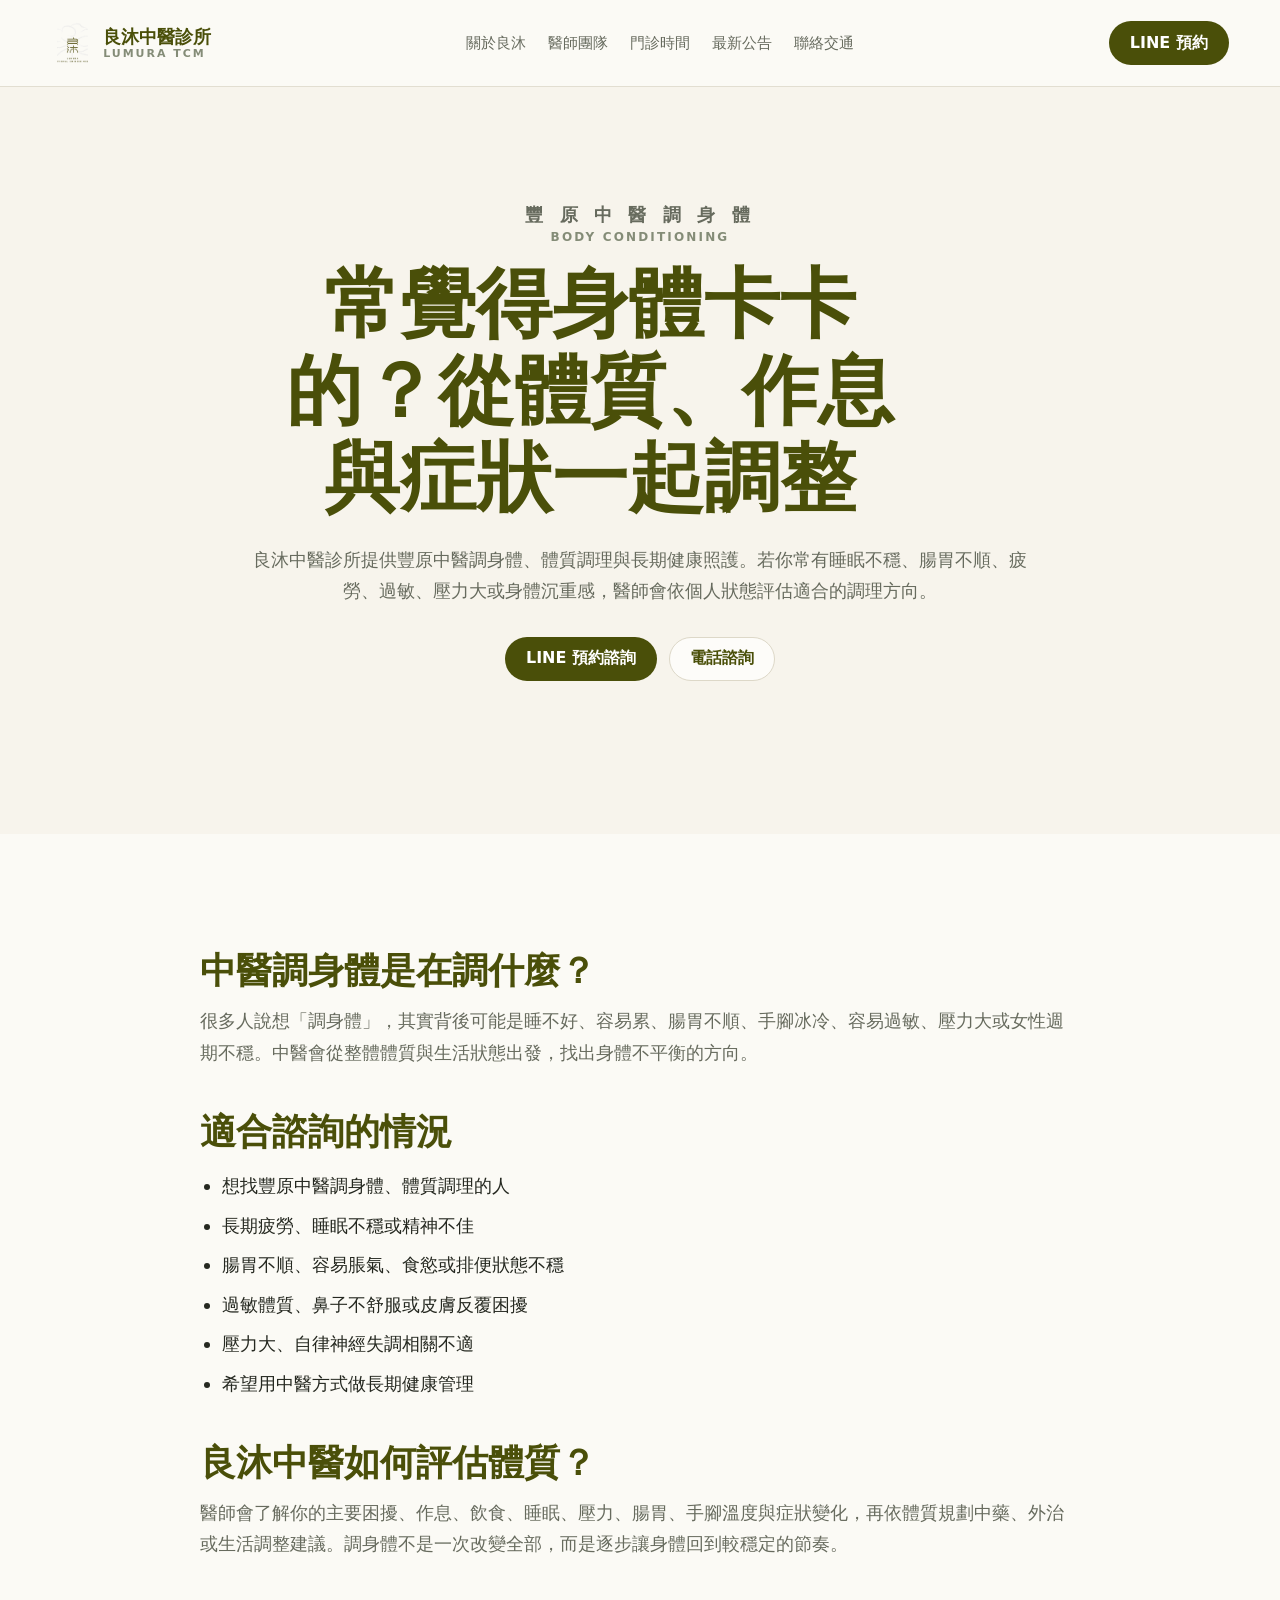
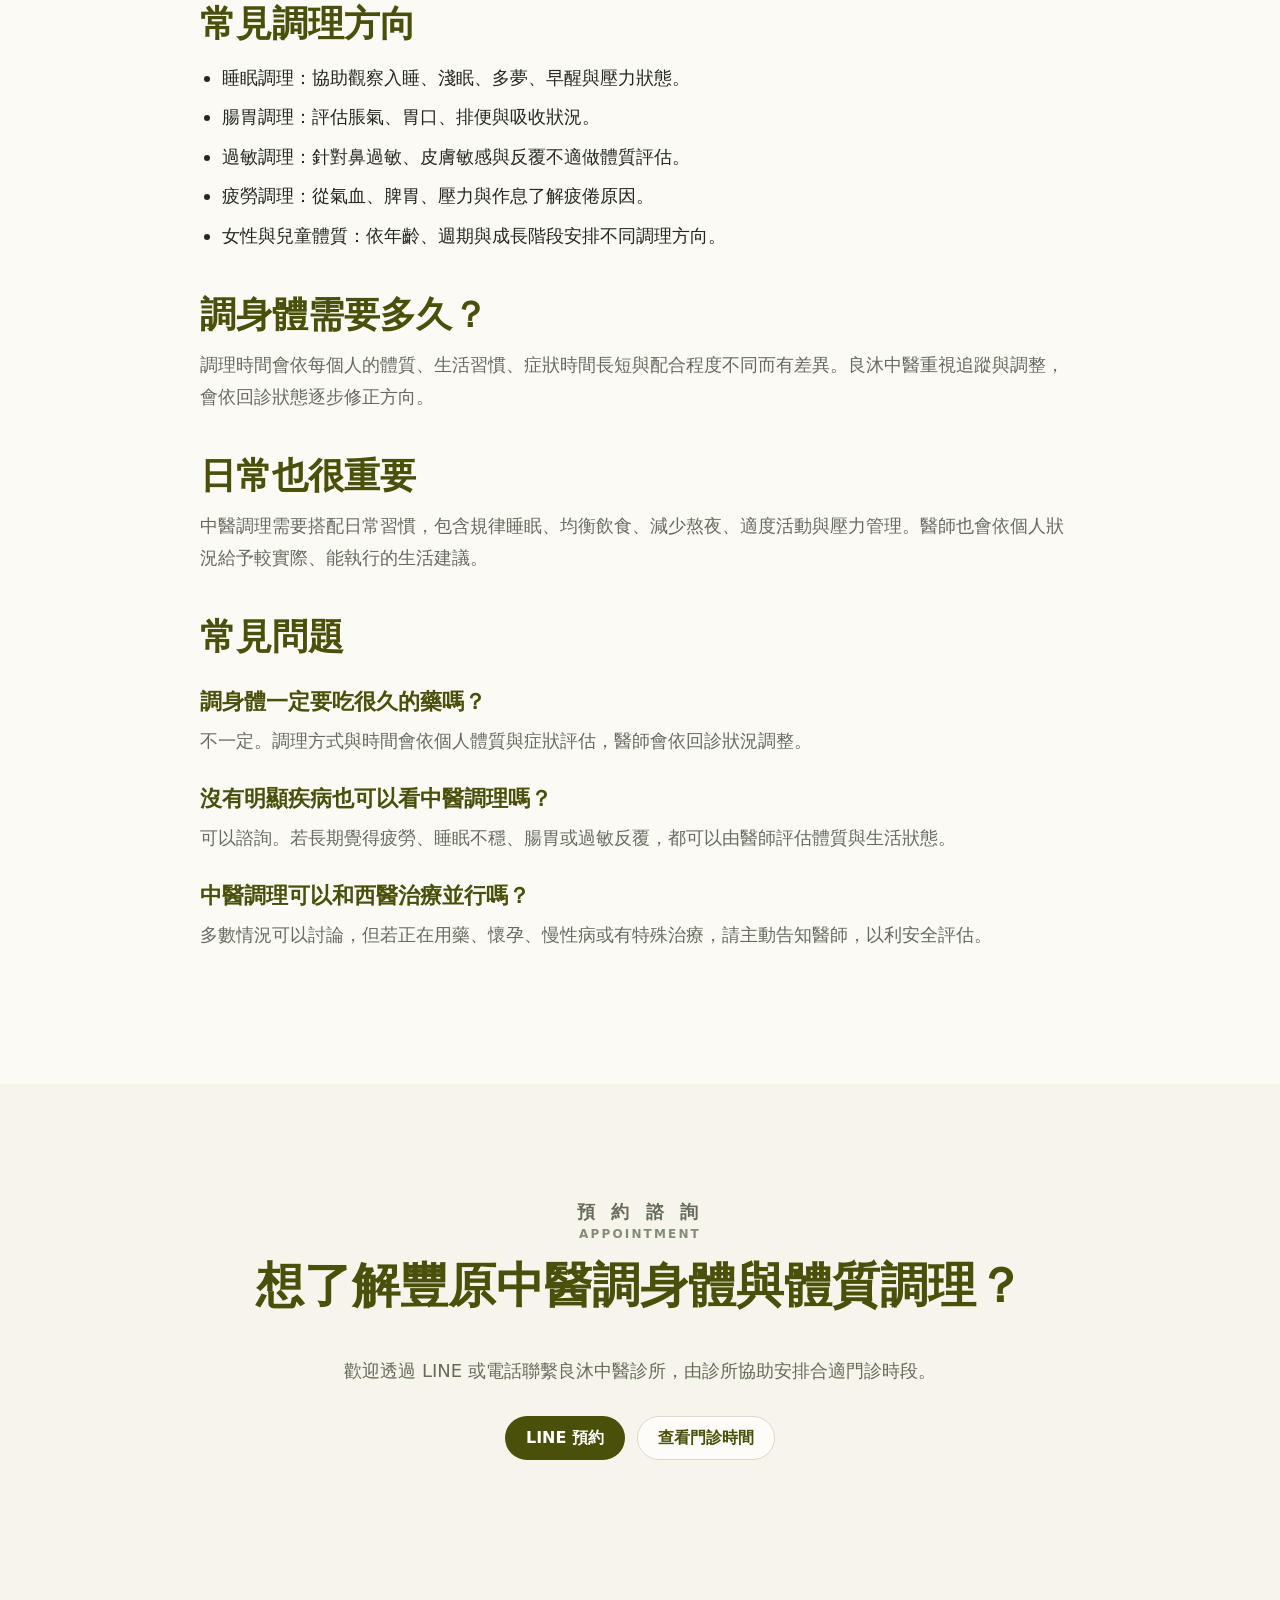
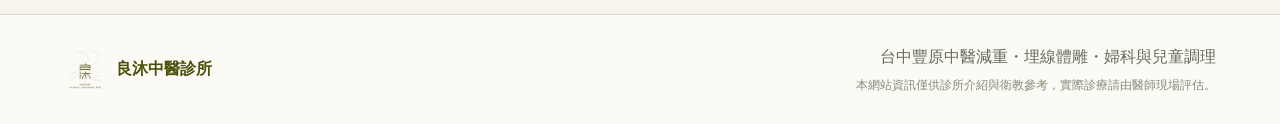
==== fengyuan-body-conditioning.html @ 4a7c496b "Add files via upload" ====
<!doctype html>
<html lang="zh-Hant">
  <head>
    <meta charset="utf-8" />
    <meta name="viewport" content="width=device-width, initial-scale=1" />
    <title>豐原中醫調身體｜良沐中醫診所｜體質調理、睡眠腸胃與過敏照護</title>
    <meta
      name="description"
      content="良沐中醫診所位於台中豐原，提供中醫調身體、體質調理、睡眠、腸胃、疲勞、過敏與壓力相關不適諮詢。依個人體質與生活狀態，由醫師規劃適合的調理方向。"
    />
    <link rel="stylesheet" href="./styles.css" />
  </head>
  <body>
    <header class="site-header">
      <a class="brand" href="./index.html" aria-label="良沐中醫診所首頁">
        <img src="./assets/lumura-logo-mark.png" alt="" />
        <span>
          <strong>良沐中醫診所</strong>
          <small>Lumura TCM</small>
        </span>
      </a>
      <nav class="site-nav" aria-label="主要導覽">
        <a href="./index.html#about">關於良沐</a>
        <a href="./index.html#doctors">醫師團隊</a>
        <a href="./index.html#schedule">門診時間</a>
        <a href="./index.html#news">最新公告</a>
        <a href="./index.html#contact">聯絡交通</a>
      </nav>
      <a class="header-cta" href="https://lin.ee/zBTqby3" target="_blank" rel="noreferrer">LINE 預約</a>
    </header>

    <main>
      <section class="section-band service-hero">
        <div class="section-heading centered">
          <p class="section-label">豐 原 中 醫 調 身 體 <span>Body Conditioning</span></p>
          <h1>常覺得身體卡卡的？從體質、作息與症狀一起調整</h1>
          <p>
            良沐中醫診所提供豐原中醫調身體、體質調理與長期健康照護。若你常有睡眠不穩、腸胃不順、疲勞、過敏、壓力大或身體沉重感，醫師會依個人狀態評估適合的調理方向。
          </p>
          <div class="hero-actions">
            <a class="button primary" href="https://lin.ee/zBTqby3" target="_blank" rel="noreferrer">LINE 預約諮詢</a>
            <a class="button secondary" href="tel:+886425298898">電話諮詢</a>
          </div>
        </div>
      </section>

      <section class="section">
        <div class="article-body">
          <h2>中醫調身體是在調什麼？</h2>
          <p>
            很多人說想「調身體」，其實背後可能是睡不好、容易累、腸胃不順、手腳冰冷、容易過敏、壓力大或女性週期不穩。中醫會從整體體質與生活狀態出發，找出身體不平衡的方向。
          </p>

          <h2>適合諮詢的情況</h2>
          <ul>
            <li>想找豐原中醫調身體、體質調理的人</li>
            <li>長期疲勞、睡眠不穩或精神不佳</li>
            <li>腸胃不順、容易脹氣、食慾或排便狀態不穩</li>
            <li>過敏體質、鼻子不舒服或皮膚反覆困擾</li>
            <li>壓力大、自律神經失調相關不適</li>
            <li>希望用中醫方式做長期健康管理</li>
          </ul>

          <h2>良沐中醫如何評估體質？</h2>
          <p>
            醫師會了解你的主要困擾、作息、飲食、睡眠、壓力、腸胃、手腳溫度與症狀變化，再依體質規劃中藥、外治或生活調整建議。調身體不是一次改變全部，而是逐步讓身體回到較穩定的節奏。
          </p>

          <h2>常見調理方向</h2>
          <ul>
            <li>睡眠調理：協助觀察入睡、淺眠、多夢、早醒與壓力狀態。</li>
            <li>腸胃調理：評估脹氣、胃口、排便與吸收狀況。</li>
            <li>過敏調理：針對鼻過敏、皮膚敏感與反覆不適做體質評估。</li>
            <li>疲勞調理：從氣血、脾胃、壓力與作息了解疲倦原因。</li>
            <li>女性與兒童體質：依年齡、週期與成長階段安排不同調理方向。</li>
          </ul>

          <h2>調身體需要多久？</h2>
          <p>
            調理時間會依每個人的體質、生活習慣、症狀時間長短與配合程度不同而有差異。良沐中醫重視追蹤與調整，會依回診狀態逐步修正方向。
          </p>

          <h2>日常也很重要</h2>
          <p>
            中醫調理需要搭配日常習慣，包含規律睡眠、均衡飲食、減少熬夜、適度活動與壓力管理。醫師也會依個人狀況給予較實際、能執行的生活建議。
          </p>

          <h2>常見問題</h2>
          <h3>調身體一定要吃很久的藥嗎？</h3>
          <p>不一定。調理方式與時間會依個人體質與症狀評估，醫師會依回診狀況調整。</p>

          <h3>沒有明顯疾病也可以看中醫調理嗎？</h3>
          <p>可以諮詢。若長期覺得疲勞、睡眠不穩、腸胃或過敏反覆，都可以由醫師評估體質與生活狀態。</p>

          <h3>中醫調理可以和西醫治療並行嗎？</h3>
          <p>多數情況可以討論，但若正在用藥、懷孕、慢性病或有特殊治療，請主動告知醫師，以利安全評估。</p>
        </div>
      </section>

      <section class="section-band">
        <div class="section-heading centered">
          <p class="section-label">預 約 諮 詢 <span>Appointment</span></p>
          <h2>想了解豐原中醫調身體與體質調理？</h2>
          <p>歡迎透過 LINE 或電話聯繫良沐中醫診所，由診所協助安排合適門診時段。</p>
          <div class="hero-actions">
            <a class="button primary" href="https://lin.ee/zBTqby3" target="_blank" rel="noreferrer">LINE 預約</a>
            <a class="button secondary" href="./index.html#schedule">查看門診時間</a>
          </div>
        </div>
      </section>
    </main>

    <footer class="site-footer">
      <div class="footer-brand">
        <img src="./assets/lumura-logo-mark.png" alt="" />
        <span>良沐中醫診所</span>
      </div>
      <div class="footer-copy">
        <p>台中豐原中醫減重・埋線體雕・婦科與兒童調理</p>
        <small>本網站資訊僅供診所介紹與衛教參考，實際診療請由醫師現場評估。</small>
      </div>
    </footer>
  </body>
</html>
---- styles.css ----
:root {
  --ink: #252820;
  --muted: #676b5e;
  --olive: #63670a;
  --olive-deep: #4a4f09;
  --sage: #848c77;
  --warm: #f7f4ec;
  --cream: #fbfaf5;
  --line: #ddd8c8;
  --wood: #d9c6a3;
  --white: #ffffff;
  --shadow: 0 20px 50px rgba(65, 62, 45, 0.14);
  color-scheme: light;
}

* {
  box-sizing: border-box;
}

html {
  scroll-behavior: smooth;
}

body {
  margin: 0;
  color: var(--ink);
  background: var(--cream);
  font-family: "Noto Sans TC", "PingFang TC", "Microsoft JhengHei", system-ui, sans-serif;
  line-height: 1.75;
}

img {
  display: block;
  max-width: 100%;
}

a {
  color: inherit;
  text-decoration: none;
}

.site-header {
  position: sticky;
  top: 0;
  z-index: 20;
  display: grid;
  grid-template-columns: auto 1fr auto;
  gap: 28px;
  align-items: center;
  padding: 16px clamp(18px, 4vw, 56px);
  border-bottom: 1px solid rgba(221, 216, 200, 0.8);
  background: rgba(251, 250, 245, 0.9);
  backdrop-filter: blur(18px);
}

.brand {
  display: inline-flex;
  gap: 10px;
  align-items: center;
  width: auto;
  min-height: 54px;
  min-width: 0;
}

.brand img {
  width: 42px;
  height: 42px;
  object-fit: contain;
}

.brand span {
  display: grid;
  gap: 1px;
  min-width: 0;
}

.brand strong {
  color: var(--olive-deep);
  font-size: 18px;
  line-height: 1.2;
  white-space: nowrap;
}

.brand small {
  color: var(--sage);
  font-size: 11px;
  font-weight: 800;
  letter-spacing: 0.18em;
  line-height: 1.1;
  text-transform: uppercase;
}

.site-nav {
  display: flex;
  justify-content: center;
  gap: 22px;
  color: var(--muted);
  font-size: 15px;
}

.site-nav a {
  padding: 8px 0;
}

.site-nav a:hover {
  color: var(--olive-deep);
}

.header-cta,
.button {
  display: inline-flex;
  min-height: 44px;
  align-items: center;
  justify-content: center;
  border: 1px solid transparent;
  border-radius: 999px;
  padding: 10px 20px;
  font-weight: 700;
  line-height: 1.3;
  white-space: nowrap;
}

.header-cta,
.button.primary {
  color: var(--white);
  background: var(--olive-deep);
}

.button.secondary {
  color: var(--olive-deep);
  border-color: var(--line);
  background: rgba(255, 255, 255, 0.72);
}

.nav-toggle {
  display: none;
}

.section,
.section-band {
  padding: clamp(72px, 9vw, 124px) clamp(18px, 5vw, 72px);
}

.section-band {
  background: var(--warm);
}

.hero {
  position: relative;
  display: grid;
  grid-template-columns: 1fr;
  gap: clamp(30px, 5vw, 54px);
  align-items: start;
  min-height: calc(100vh - 78px);
  padding-top: clamp(56px, 7vw, 86px);
  overflow: hidden;
}

.hero::after {
  position: absolute;
  right: -8vw;
  bottom: -26vw;
  width: 58vw;
  height: 58vw;
  border: 1px solid rgba(132, 140, 119, 0.22);
  border-radius: 50%;
  content: "";
}

.hero-copy,
.hero-media {
  position: relative;
  z-index: 1;
}

.hero-copy {
  max-width: 960px;
  margin: 0 auto;
  text-align: center;
}

.hero-watermark {
  position: absolute;
  top: clamp(-36px, -4vw, -18px);
  left: 50%;
  z-index: -1;
  width: min(620px, 88vw);
  opacity: 0.18;
  transform: translateX(-50%);
  pointer-events: none;
}

.brand-line {
  display: inline-flex;
  gap: 10px;
  align-items: center;
  margin-bottom: 20px;
  padding: 8px 14px 8px 10px;
  border: 1px solid rgba(221, 216, 200, 0.88);
  border-radius: 999px;
  color: var(--olive-deep);
  background: rgba(255, 255, 255, 0.58);
}

.brand-line img {
  width: 30px;
  height: 30px;
  object-fit: contain;
}

.brand-line span {
  font-size: 15px;
  font-weight: 800;
  letter-spacing: 0.08em;
}

.eyebrow {
  margin: 0 0 12px;
  color: var(--olive);
  font-size: 13px;
  font-weight: 800;
  letter-spacing: 0.08em;
  text-transform: uppercase;
}

.section-label {
  display: inline-grid;
  gap: 2px;
  margin: 0 0 14px;
  color: var(--olive-deep);
  font-size: 16px;
  font-weight: 900;
  letter-spacing: 0.28em;
  line-height: 1.35;
}

.section-label span {
  color: var(--sage);
  font-size: 12px;
  font-weight: 800;
  letter-spacing: 0.18em;
  text-transform: uppercase;
}

h1,
h2,
h3,
p {
  margin-top: 0;
}

h1 {
  max-width: 680px;
  margin-bottom: 22px;
  color: var(--olive-deep);
  font-size: clamp(44px, 6vw, 76px);
  line-height: 1.15;
  letter-spacing: 0;
}

h2 {
  color: var(--olive-deep);
  font-size: clamp(30px, 4vw, 48px);
  line-height: 1.22;
  letter-spacing: 0;
}

h3 {
  color: var(--ink);
  font-size: 24px;
  line-height: 1.35;
  letter-spacing: 0;
}

.hero-lead {
  max-width: 620px;
  margin-right: auto;
  margin-left: auto;
  color: var(--muted);
  font-size: 19px;
}

.hero-actions,
.contact-actions {
  display: flex;
  flex-wrap: wrap;
  gap: 12px;
  margin: 30px 0;
}

.hero-actions {
  justify-content: center;
}

.trust-points {
  display: grid;
  grid-template-columns: repeat(3, minmax(0, 1fr));
  gap: 10px;
  margin: 34px 0 0;
}

.trust-points div {
  padding: 16px;
  border-top: 1px solid var(--line);
}

.trust-points dt {
  color: var(--olive);
  font-size: 13px;
  font-weight: 800;
}

.trust-points dd {
  margin: 4px 0 0;
  color: var(--ink);
  font-size: 15px;
}

.quick-links {
  display: grid;
  grid-template-columns: repeat(4, minmax(0, 1fr));
  border-top: 1px solid var(--line);
  border-bottom: 1px solid var(--line);
  background: var(--white);
}

.quick-links a {
  display: grid;
  gap: 4px;
  min-height: 94px;
  align-content: center;
  padding: 18px clamp(16px, 3vw, 34px);
  border-right: 1px solid var(--line);
}

.quick-links a:last-child {
  border-right: 0;
}

.quick-links span {
  color: var(--olive-deep);
  font-size: 18px;
  font-weight: 900;
}

.quick-links strong {
  color: var(--sage);
  font-size: 12px;
  letter-spacing: 0.18em;
  text-transform: uppercase;
}

.hero-media {
  display: grid;
  grid-template-columns: repeat(2, minmax(0, 1fr));
  width: min(1120px, 100%);
  margin: 0 auto;
  gap: 0;
  align-items: stretch;
  overflow: hidden;
  border: 1px solid rgba(221, 216, 200, 0.95);
  border-radius: 8px;
  background: linear-gradient(135deg, #eef1f6 0%, #f7f4ec 100%);
  box-shadow: var(--shadow);
}

.hero-media figure {
  margin: 0;
  position: relative;
  overflow: hidden;
  border: 0;
  border-radius: 0;
  background: #edf0f6;
  box-shadow: none;
}

.hero-media figure + figure {
  border-left: 1px solid rgba(221, 216, 200, 0.9);
}

.hero-media figure:nth-child(2) {
  transform: none;
}

.hero-media img {
  width: 100%;
  height: clamp(520px, 58vw, 760px);
  object-fit: cover;
  object-position: center 16%;
}

.section-heading {
  max-width: 780px;
  margin-bottom: 38px;
}

.section-heading.centered {
  margin-inline: auto;
  text-align: center;
}

.section-heading p:not(.eyebrow) {
  color: var(--muted);
  font-size: 18px;
}

.intro-grid {
  display: grid;
  grid-template-columns: minmax(280px, 0.72fr) minmax(420px, 1fr);
  gap: clamp(28px, 5vw, 70px);
  align-items: center;
}

.intro-text {
  color: var(--muted);
  font-size: 18px;
}

.clinic-photo {
  width: 100%;
  min-height: 360px;
  max-height: 560px;
  border-radius: 8px;
  object-fit: cover;
  box-shadow: var(--shadow);
}

.clinic-showcase {
  display: grid;
  grid-template-columns: 1.35fr 0.85fr 0.85fr;
  gap: 18px;
}

.clinic-showcase article {
  overflow: hidden;
  border: 1px solid var(--line);
  border-radius: 8px;
  background: var(--white);
  box-shadow: 0 14px 34px rgba(65, 62, 45, 0.08);
}

.clinic-showcase img {
  width: 100%;
  height: 260px;
  object-fit: cover;
}

.clinic-showcase article:first-child img {
  height: 360px;
}

.clinic-showcase div {
  padding: 22px;
}

.clinic-showcase h3 {
  margin-bottom: 8px;
}

.clinic-showcase p {
  margin: 0;
  color: var(--muted);
}

.service-menu {
  display: flex;
  flex-wrap: wrap;
  justify-content: center;
  gap: 10px;
  max-width: 920px;
  margin: -12px auto 34px;
}

.service-menu a {
  display: inline-flex;
  min-height: 42px;
  align-items: center;
  border: 1px solid var(--line);
  border-radius: 999px;
  padding: 8px 16px;
  color: var(--olive-deep);
  font-size: 15px;
  font-weight: 800;
  background: rgba(255, 255, 255, 0.72);
}

.service-grid {
  display: grid;
  grid-template-columns: repeat(3, minmax(0, 1fr));
  gap: 18px;
}

.service-card.featured {
  grid-column: span 1;
}

.service-card,
.article-grid article {
  border: 1px solid var(--line);
  border-radius: 8px;
  padding: clamp(22px, 3vw, 34px);
  background: rgba(255, 255, 255, 0.82);
}

.service-card.featured {
  background: var(--white);
  box-shadow: var(--shadow);
}

.service-kicker,
.doctor-role,
.article-grid p {
  display: block;
  margin-bottom: 12px;
  color: var(--olive);
  font-size: 14px;
  font-weight: 800;
}

.service-card p {
  color: var(--muted);
}

.service-card ul {
  margin: 22px 0 0;
  padding-left: 20px;
  color: var(--ink);
}

.process-grid,
.news-grid {
  display: grid;
  grid-template-columns: repeat(3, minmax(0, 1fr));
  gap: 18px;
}

.process-grid article,
.news-grid article {
  border: 1px solid var(--line);
  border-radius: 8px;
  padding: clamp(22px, 3vw, 34px);
  background: rgba(255, 255, 255, 0.82);
}

.process-grid span {
  display: inline-flex;
  width: 42px;
  height: 42px;
  align-items: center;
  justify-content: center;
  margin-bottom: 18px;
  border-radius: 50%;
  color: var(--white);
  font-weight: 900;
  background: var(--olive-deep);
}

.process-grid p,
.news-grid p {
  color: var(--muted);
}

.news-list {
  display: grid;
  gap: 6px;
  margin: 16px 0 0;
  padding: 16px 0 0;
  border-top: 1px solid var(--line);
  color: var(--ink);
  list-style: none;
}

.news-list li {
  position: relative;
  padding-left: 16px;
}

.news-list li::before {
  position: absolute;
  top: 0.8em;
  left: 0;
  width: 5px;
  height: 5px;
  border-radius: 50%;
  background: var(--olive);
  content: "";
}

.news-grid {
  grid-template-columns: repeat(2, minmax(0, 1fr));
}

.news-grid time {
  display: block;
  margin-bottom: 10px;
  color: var(--olive);
  font-size: 14px;
  font-weight: 900;
}

.doctor-grid {
  display: grid;
  grid-template-columns: repeat(2, minmax(0, 1fr));
  gap: 24px;
}

.doctor-card {
  display: grid;
  grid-template-columns: minmax(200px, 0.92fr) minmax(220px, 1fr);
  gap: 0;
  overflow: hidden;
  border: 1px solid var(--line);
  border-radius: 8px;
  background: var(--white);
  box-shadow: 0 14px 34px rgba(65, 62, 45, 0.08);
}

.doctor-card img {
  width: 100%;
  height: 100%;
  min-height: 430px;
  object-fit: cover;
  object-position: 68% 50%;
}

.doctor-content {
  display: flex;
  flex-direction: column;
  justify-content: center;
  padding: 30px;
}

.doctor-content p:last-child {
  color: var(--muted);
}

.schedule-wrap {
  overflow-x: auto;
  border: 1px solid var(--line);
  border-radius: 8px;
  background: var(--white);
  box-shadow: var(--shadow);
}

.schedule-table {
  width: 100%;
  min-width: 860px;
  border-collapse: collapse;
  text-align: center;
}

.schedule-table th,
.schedule-table td {
  min-width: 96px;
  height: 94px;
  border: 1px solid var(--line);
  padding: 12px;
  font-weight: 800;
}

.schedule-table thead th {
  height: 62px;
  color: var(--white);
  background: #6b604c;
}

.schedule-table thead th:first-child {
  color: var(--ink);
  background: var(--white);
}

.schedule-table tbody th {
  width: 180px;
  color: var(--ink);
  background: #eef0e6;
}

.schedule-table tbody th span {
  display: block;
  color: var(--olive);
  font-size: 15px;
}

.schedule-table td {
  color: #1e315d;
  font-size: 18px;
  background: var(--white);
}

.schedule-table td:empty::after {
  color: var(--sage);
  content: " ";
}

.schedule-table .closed {
  color: var(--ink);
  font-size: 30px;
  letter-spacing: 0;
  writing-mode: vertical-rl;
}

.article-grid {
  display: grid;
  grid-template-columns: repeat(4, minmax(0, 1fr));
  gap: 16px;
}

.article-grid article {
  min-height: 180px;
}

.article-grid h3 {
  margin-bottom: 0;
}

.article-body {
  max-width: 880px;
  margin: 0 auto;
  color: var(--muted);
  font-size: 18px;
}

.article-body h2 {
  margin-top: 42px;
  margin-bottom: 12px;
  font-size: clamp(26px, 3vw, 36px);
}

.article-body h2:first-child {
  margin-top: 0;
}

.article-body h3 {
  margin-top: 28px;
  margin-bottom: 8px;
  color: var(--olive-deep);
  font-size: 22px;
}

.article-body ul {
  display: grid;
  gap: 8px;
  margin: 16px 0 0;
  padding-left: 22px;
  color: var(--ink);
}

.article-body a {
  color: var(--olive-deep);
  font-weight: 800;
  text-decoration: underline;
  text-underline-offset: 4px;
}

.contact-grid {
  display: grid;
  grid-template-columns: minmax(300px, 0.7fr) minmax(420px, 1fr);
  gap: clamp(26px, 5vw, 70px);
  align-items: stretch;
}

.contact-lead {
  max-width: 540px;
  color: var(--muted);
  font-size: 18px;
}

address {
  margin-top: 28px;
  color: var(--muted);
  font-style: normal;
}

address a,
.social-links a {
  color: var(--olive-deep);
  font-weight: 800;
  text-decoration: underline;
  text-underline-offset: 4px;
}

.social-links {
  display: flex;
  flex-wrap: wrap;
  gap: 18px;
  margin-top: 22px;
}

iframe {
  width: 100%;
  min-height: 420px;
  border: 0;
  border-radius: 8px;
  background: var(--white);
  box-shadow: var(--shadow);
}

.site-footer {
  display: grid;
  grid-template-columns: auto 1fr;
  gap: 18px;
  align-items: center;
  padding: 28px clamp(18px, 5vw, 72px);
  color: var(--muted);
  border-top: 1px solid var(--line);
  background: var(--cream);
}

.footer-brand {
  display: inline-flex;
  gap: 10px;
  align-items: center;
  color: var(--olive-deep);
  font-weight: 800;
}

.footer-brand img {
  width: 42px;
  height: 42px;
  object-fit: contain;
}

.footer-copy {
  justify-self: end;
  text-align: right;
}

.footer-copy p {
  margin: 0;
}

.footer-copy small {
  display: block;
  margin-top: 4px;
  color: var(--sage);
  font-size: 12px;
}

.mobile-line {
  display: none;
}

@media (max-width: 1080px) {
  .site-header {
    grid-template-columns: auto auto;
  }

  .site-nav,
  .header-cta {
    display: none;
  }

  .nav-toggle {
    display: inline-grid;
    width: 44px;
    height: 44px;
    place-items: center;
    justify-self: end;
    border: 1px solid var(--line);
    border-radius: 50%;
    background: var(--white);
  }

  .nav-toggle span {
    display: block;
    width: 18px;
    height: 2px;
    background: var(--olive-deep);
  }

  .site-header.is-open {
    grid-template-columns: 1fr auto;
  }

  .site-header.is-open .site-nav {
    display: grid;
    grid-column: 1 / -1;
    justify-content: stretch;
    gap: 6px;
    padding-top: 10px;
  }

  .hero,
  .intro-grid,
  .contact-grid {
    grid-template-columns: 1fr;
  }

  .quick-links,
  .clinic-showcase {
    grid-template-columns: repeat(2, minmax(0, 1fr));
  }

  .service-grid,
  .process-grid,
  .news-grid,
  .article-grid {
    grid-template-columns: repeat(2, minmax(0, 1fr));
  }

  .doctor-card {
    grid-template-columns: 1fr;
  }
}

@media (max-width: 760px) {
  body {
    padding-bottom: 72px;
  }

  .brand {
    min-height: 48px;
  }

  .brand img {
    width: 38px;
    height: 38px;
  }

  .brand strong {
    font-size: 16px;
  }

  .brand small {
    font-size: 10px;
    letter-spacing: 0.12em;
  }

  .hero {
    min-height: auto;
  }

  .hero-media {
    gap: 0;
  }

  .hero-media img {
    height: 420px;
  }

  .trust-points,
  .quick-links,
  .clinic-showcase,
  .service-grid,
  .process-grid,
  .news-grid,
  .doctor-grid,
  .article-grid {
    grid-template-columns: 1fr;
  }

  .doctor-card img {
    min-height: 420px;
  }

  .mobile-line {
    position: fixed;
    right: 16px;
    bottom: 16px;
    left: 16px;
    z-index: 30;
    display: flex;
    min-height: 52px;
    align-items: center;
    justify-content: center;
    border-radius: 999px;
    color: var(--white);
    font-weight: 800;
    background: var(--olive-deep);
    box-shadow: 0 12px 34px rgba(45, 48, 22, 0.22);
  }

  .site-footer {
    grid-template-columns: 1fr;
  }

  .footer-copy {
    justify-self: start;
    text-align: left;
  }
}

@media (max-width: 480px) {
  .section,
  .section-band {
    padding-inline: 16px;
  }

  .hero-media img {
    height: 330px;
  }

  .button {
    width: 100%;
  }

  .clinic-photo,
  iframe {
    min-height: 300px;
  }
}
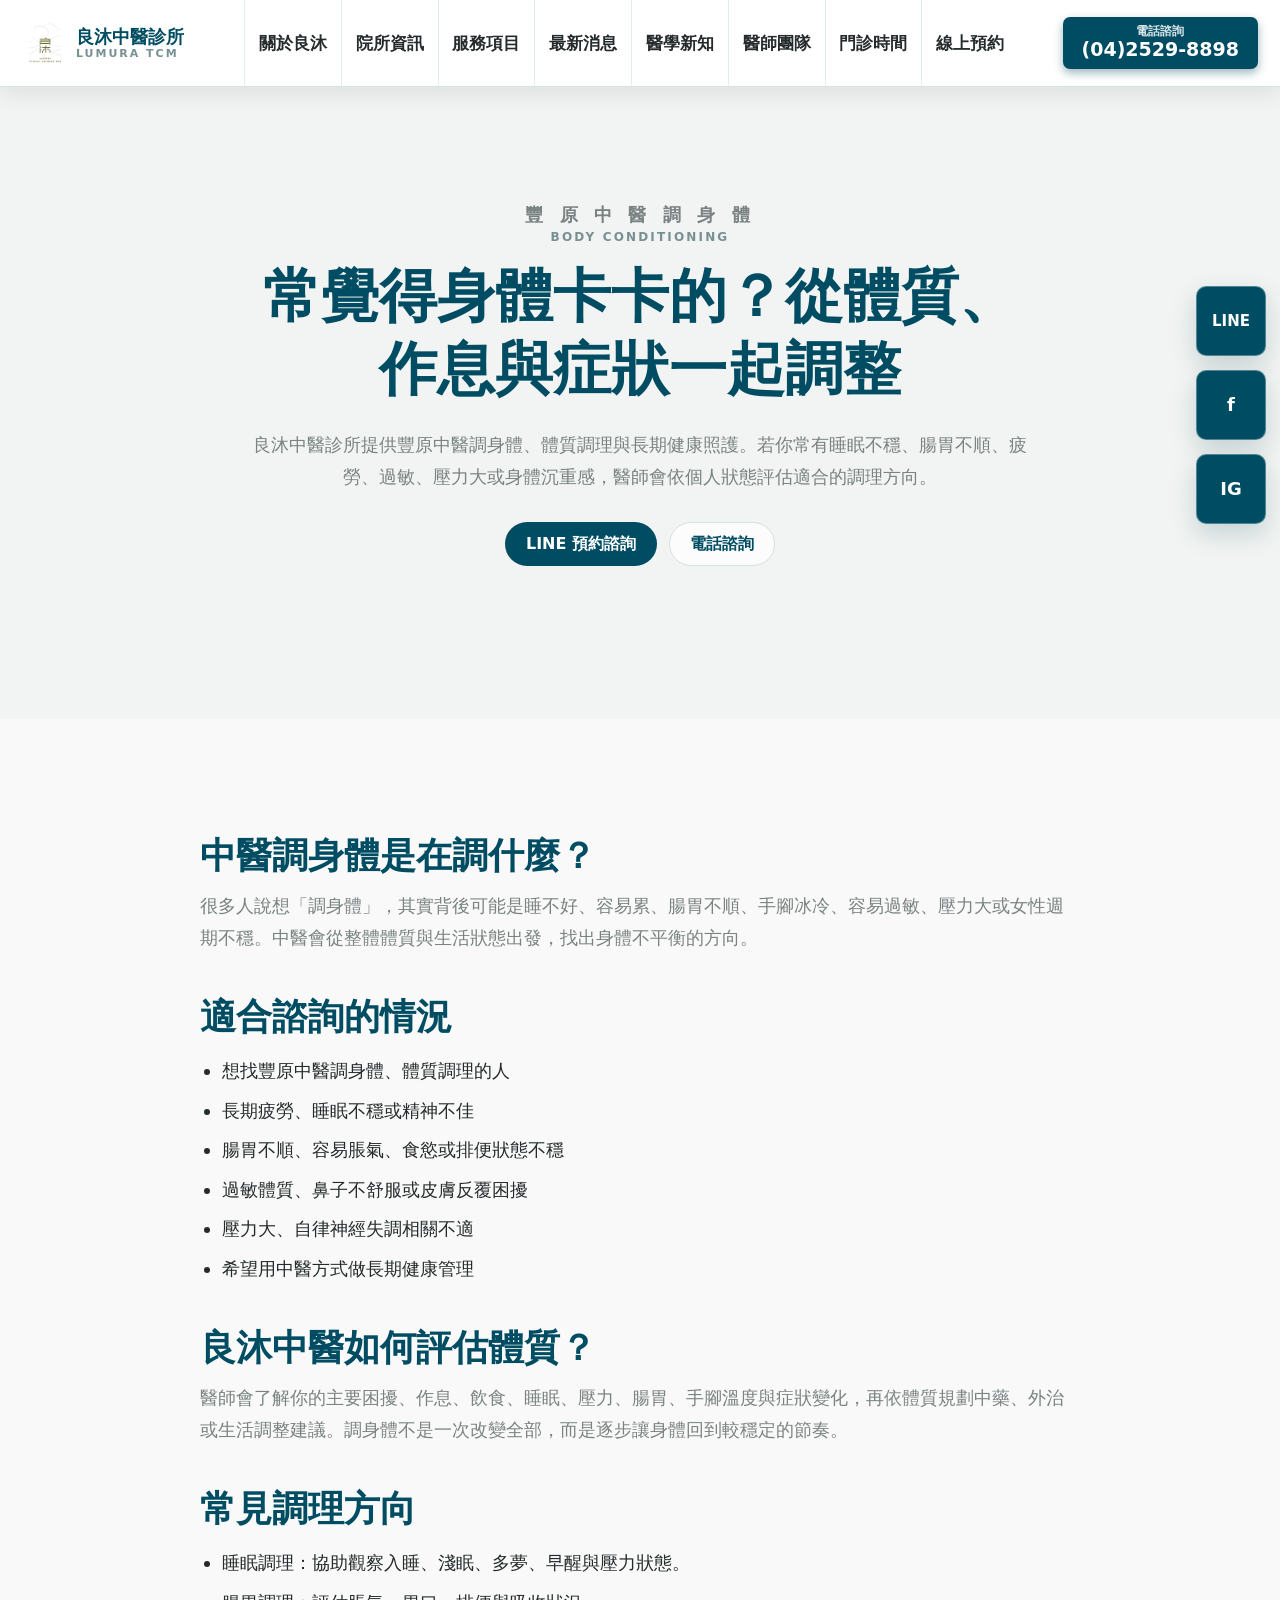
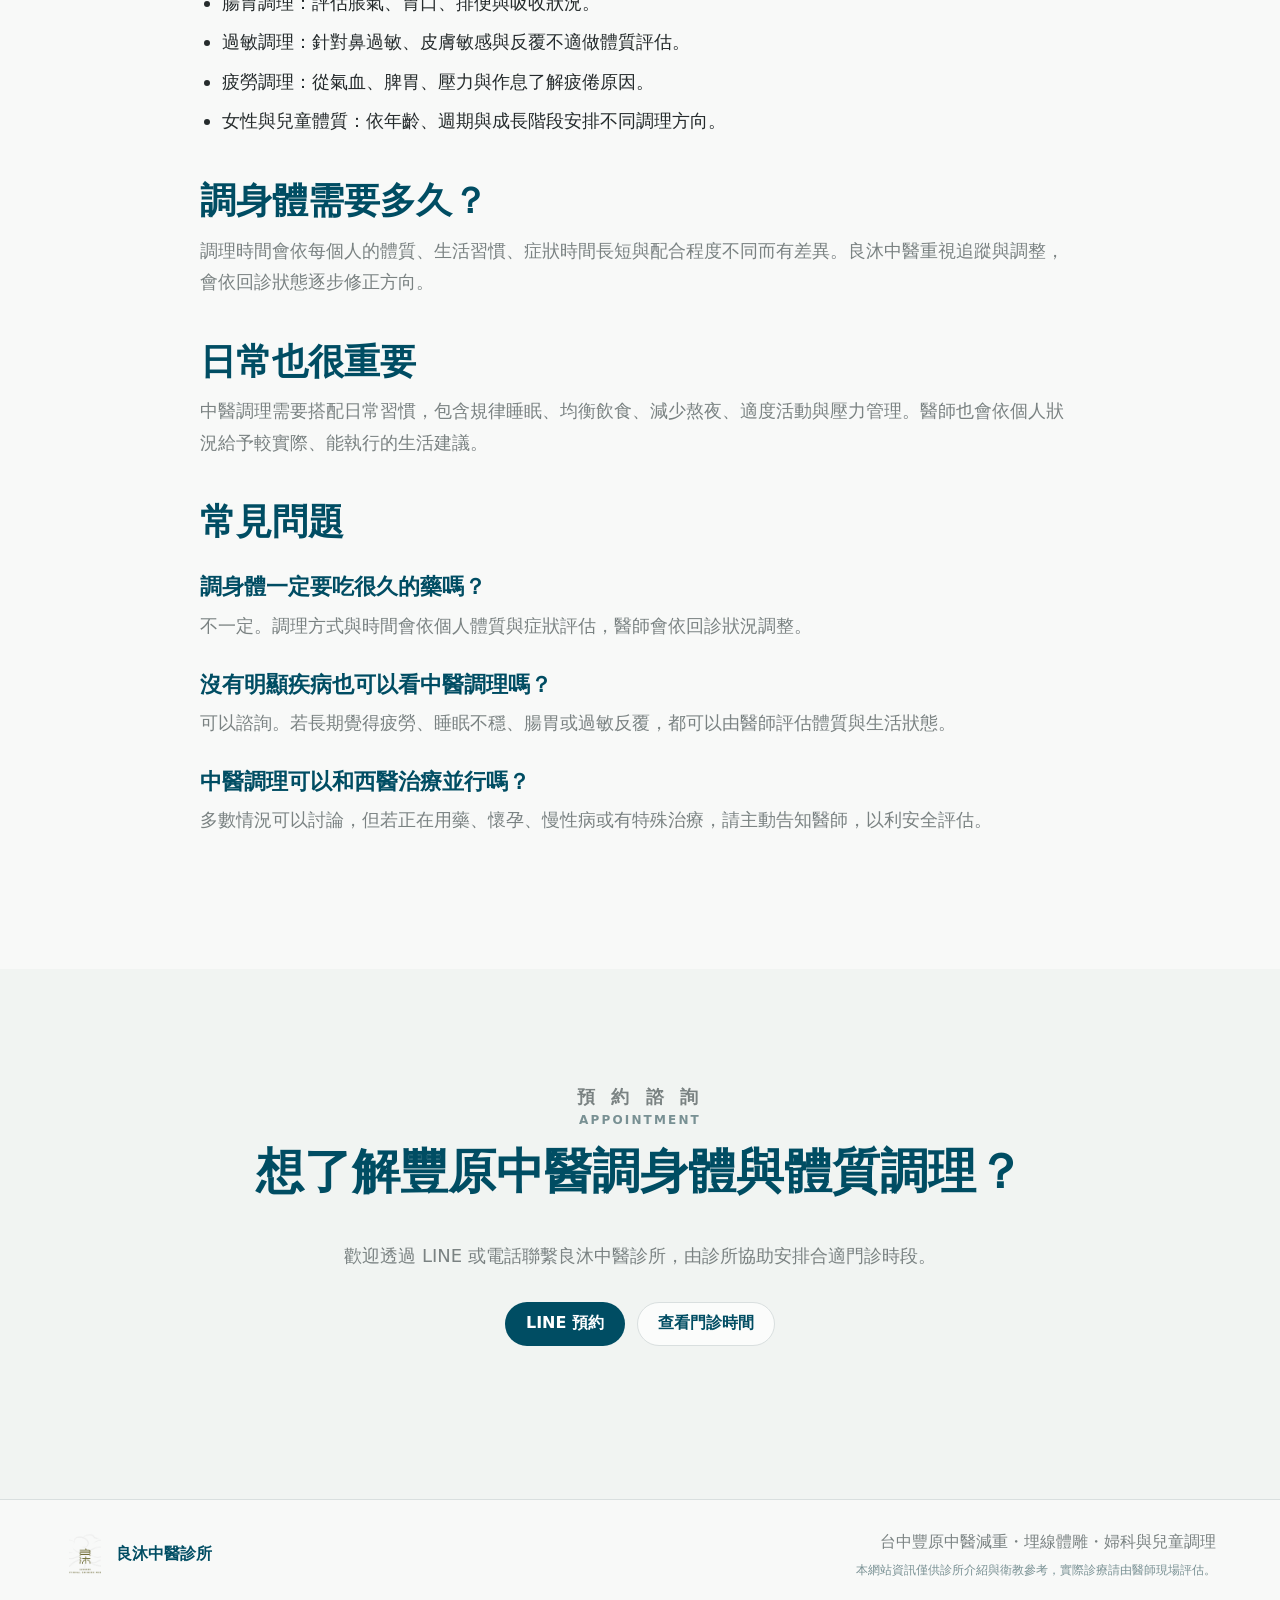
==== commit 69d29b04: "Add files via upload" ====
--- a/fengyuan-body-conditioning.html
+++ b/fengyuan-body-conditioning.html
@@ -19,14 +19,24 @@
           <small>Lumura TCM</small>
         </span>
       </a>
+      <button class="nav-toggle" type="button" aria-label="開啟選單" aria-expanded="false">
+        <span></span>
+        <span></span>
+      </button>
       <nav class="site-nav" aria-label="主要導覽">
         <a href="./index.html#about">關於良沐</a>
+        <a href="./index.html#clinic">院所資訊</a>
+        <a href="./index.html#weight">服務項目</a>
+        <a href="./index.html#news">最新消息</a>
+        <a href="./index.html#articles">醫學新知</a>
         <a href="./index.html#doctors">醫師團隊</a>
         <a href="./index.html#schedule">門診時間</a>
-        <a href="./index.html#news">最新公告</a>
-        <a href="./index.html#contact">聯絡交通</a>
+        <a href="./index.html#contact">線上預約</a>
       </nav>
-      <a class="header-cta" href="https://lin.ee/zBTqby3" target="_blank" rel="noreferrer">LINE 預約</a>
+      <a class="header-cta" href="tel:+886425298898" aria-label="撥打良沐中醫診所電話">
+        <span>電話諮詢</span>
+        <strong>(04)2529-8898</strong>
+      </a>
     </header>
 
     <main>
@@ -110,6 +120,14 @@
       </section>
     </main>
 
+    <aside class="social-rail" aria-label="社群連結">
+      <a href="https://lin.ee/zBTqby3" target="_blank" rel="noreferrer" aria-label="LINE 預約">LINE</a>
+      <a href="https://www.facebook.com/people/%E8%89%AF%E6%B2%90%E4%B8%AD%E9%86%AB%E8%A8%BA%E6%89%80/61587406312769/" target="_blank" rel="noreferrer" aria-label="Facebook">f</a>
+      <a href="https://www.instagram.com/lumura.889" target="_blank" rel="noreferrer" aria-label="Instagram">IG</a>
+    </aside>
+
+    <a class="mobile-line" href="https://lin.ee/zBTqby3" target="_blank" rel="noreferrer">LINE 預約</a>
+
     <footer class="site-footer">
       <div class="footer-brand">
         <img src="./assets/lumura-logo-mark.png" alt="" />
@@ -120,5 +138,6 @@
         <small>本網站資訊僅供診所介紹與衛教參考，實際診療請由醫師現場評估。</small>
       </div>
     </footer>
+    <script src="./script.js"></script>
   </body>
 </html>
--- a/styles.css
+++ b/styles.css
@@ -1,15 +1,18 @@
 :root {
-  --ink: #252820;
-  --muted: #676b5e;
-  --olive: #63670a;
-  --olive-deep: #4a4f09;
-  --sage: #848c77;
-  --warm: #f7f4ec;
-  --cream: #fbfaf5;
-  --line: #ddd8c8;
-  --wood: #d9c6a3;
+  --ink: #252b2c;
+  --muted: #7a8282;
+  --olive: #5f6f64;
+  --olive-deep: #00465a;
+  --sage: #789093;
+  --warm: #f1f4f2;
+  --cream: #f8f9f8;
+  --line: #d9dfdf;
+  --wood: #d8c4a1;
+  --teal: #004d63;
+  --teal-dark: #003f52;
+  --line-green: #52bd4d;
   --white: #ffffff;
-  --shadow: 0 20px 50px rgba(65, 62, 45, 0.14);
+  --shadow: 0 18px 44px rgba(0, 55, 72, 0.16);
   color-scheme: light;
 }
 
@@ -42,15 +45,17 @@
 .site-header {
   position: sticky;
   top: 0;
-  z-index: 20;
-  display: grid;
-  grid-template-columns: auto 1fr auto;
-  gap: 28px;
-  align-items: center;
-  padding: 16px clamp(18px, 4vw, 56px);
-  border-bottom: 1px solid rgba(221, 216, 200, 0.8);
-  background: rgba(251, 250, 245, 0.9);
-  backdrop-filter: blur(18px);
+  z-index: 40;
+  display: grid;
+  grid-template-columns: minmax(170px, 220px) 1fr minmax(190px, 240px);
+  gap: 0;
+  align-items: stretch;
+  min-height: 86px;
+  padding: 0 22px 0 24px;
+  border-bottom: 1px solid rgba(0, 70, 90, 0.16);
+  background: rgba(255, 255, 255, 0.96);
+  box-shadow: 0 8px 22px rgba(0, 0, 0, 0.08);
+  backdrop-filter: blur(16px);
 }
 
 .brand {
@@ -58,7 +63,7 @@
   gap: 10px;
   align-items: center;
   width: auto;
-  min-height: 54px;
+  min-height: 86px;
   min-width: 0;
 }
 
@@ -75,7 +80,7 @@
 }
 
 .brand strong {
-  color: var(--olive-deep);
+  color: var(--teal);
   font-size: 18px;
   line-height: 1.2;
   white-space: nowrap;
@@ -91,19 +96,29 @@
 }
 
 .site-nav {
-  display: flex;
-  justify-content: center;
-  gap: 22px;
-  color: var(--muted);
-  font-size: 15px;
+  display: grid;
+  grid-template-columns: repeat(8, minmax(74px, 1fr));
+  justify-content: stretch;
+  gap: 0;
+  min-width: 0;
+  color: var(--ink);
+  font-size: 17px;
+  font-weight: 800;
 }
 
 .site-nav a {
-  padding: 8px 0;
+  display: grid;
+  min-height: 86px;
+  place-items: center;
+  padding: 12px 10px;
+  border-left: 1px solid rgba(0, 70, 90, 0.1);
+  line-height: 1.2;
+  text-align: center;
 }
 
 .site-nav a:hover {
-  color: var(--olive-deep);
+  color: var(--teal);
+  background: #eef1f1;
 }
 
 .header-cta,
@@ -120,14 +135,39 @@
   white-space: nowrap;
 }
 
-.header-cta,
+.header-cta {
+  align-self: center;
+  justify-self: end;
+  min-height: 52px;
+  flex-direction: column;
+  gap: 0;
+  border-radius: 7px;
+  padding: 7px 18px;
+  color: var(--white);
+  background: var(--teal);
+  box-shadow: 0 4px 10px rgba(0, 65, 86, 0.38);
+}
+
+.header-cta span {
+  font-size: 12px;
+  font-weight: 800;
+  line-height: 1.1;
+  opacity: 0.86;
+}
+
+.header-cta strong {
+  font-size: 19px;
+  letter-spacing: 0;
+  line-height: 1.2;
+}
+
 .button.primary {
   color: var(--white);
-  background: var(--olive-deep);
+  background: var(--teal);
 }
 
 .button.secondary {
-  color: var(--olive-deep);
+  color: var(--teal);
   border-color: var(--line);
   background: rgba(255, 255, 255, 0.72);
 }
@@ -147,35 +187,27 @@
 
 .hero {
   position: relative;
-  display: grid;
-  grid-template-columns: 1fr;
-  gap: clamp(30px, 5vw, 54px);
-  align-items: start;
-  min-height: calc(100vh - 78px);
-  padding-top: clamp(56px, 7vw, 86px);
+  display: block;
+  min-height: auto;
+  padding: 0;
+  background: var(--white);
   overflow: hidden;
 }
 
 .hero::after {
-  position: absolute;
-  right: -8vw;
-  bottom: -26vw;
-  width: 58vw;
-  height: 58vw;
-  border: 1px solid rgba(132, 140, 119, 0.22);
-  border-radius: 50%;
-  content: "";
+  display: none;
 }
 
 .hero-copy,
-.hero-media {
+.hero-stage {
   position: relative;
   z-index: 1;
 }
 
 .hero-copy {
-  max-width: 960px;
+  max-width: none;
   margin: 0 auto;
+  padding: clamp(54px, 7vw, 86px) clamp(20px, 5vw, 72px) clamp(40px, 5vw, 66px);
   text-align: center;
 }
 
@@ -216,7 +248,7 @@
 
 .eyebrow {
   margin: 0 0 12px;
-  color: var(--olive);
+  color: var(--muted);
   font-size: 13px;
   font-weight: 800;
   letter-spacing: 0.08em;
@@ -227,7 +259,7 @@
   display: inline-grid;
   gap: 2px;
   margin: 0 0 14px;
-  color: var(--olive-deep);
+  color: var(--teal);
   font-size: 16px;
   font-weight: 900;
   letter-spacing: 0.28em;
@@ -250,16 +282,16 @@
 }
 
 h1 {
-  max-width: 680px;
-  margin-bottom: 22px;
-  color: var(--olive-deep);
-  font-size: clamp(44px, 6vw, 76px);
-  line-height: 1.15;
+  max-width: 760px;
+  margin: 0 auto 22px;
+  color: var(--teal);
+  font-size: clamp(34px, 4.5vw, 58px);
+  line-height: 1.28;
   letter-spacing: 0;
 }
 
 h2 {
-  color: var(--olive-deep);
+  color: var(--teal);
   font-size: clamp(30px, 4vw, 48px);
   line-height: 1.22;
   letter-spacing: 0;
@@ -280,6 +312,160 @@
   font-size: 19px;
 }
 
+.district-list {
+  display: grid;
+  gap: 8px;
+  justify-items: center;
+  color: var(--teal);
+  font-size: clamp(23px, 3vw, 34px);
+  font-weight: 900;
+  line-height: 1.45;
+}
+
+.hero-stage {
+  display: grid;
+  grid-template-columns: minmax(360px, 0.92fr) minmax(520px, 1.08fr);
+  min-height: clamp(560px, 48vw, 760px);
+  border-top: 1px solid rgba(0, 70, 90, 0.1);
+}
+
+.hero-panel {
+  position: relative;
+  display: grid;
+  align-content: start;
+  min-height: inherit;
+  padding: clamp(34px, 5vw, 72px) clamp(28px, 6vw, 102px);
+  background:
+    linear-gradient(90deg, rgba(248, 249, 248, 0.92), rgba(248, 249, 248, 0.8)),
+    radial-gradient(circle at 84% 44%, rgba(255, 255, 255, 0.95) 0 13%, transparent 14%),
+    linear-gradient(135deg, #f0f3f4, #fbfcfb);
+}
+
+.hero-panel::after {
+  position: absolute;
+  right: 8%;
+  bottom: 8%;
+  width: min(48vw, 620px);
+  height: min(26vw, 330px);
+  border: 1px solid rgba(0, 70, 90, 0.06);
+  border-radius: 999px;
+  opacity: 0.8;
+  content: "";
+}
+
+.hero-panel > p {
+  position: relative;
+  z-index: 1;
+  max-width: 620px;
+  color: #8a9292;
+  font-size: 18px;
+  font-weight: 700;
+}
+
+.section-link {
+  position: relative;
+  z-index: 1;
+  display: inline-flex;
+  gap: 12px;
+  align-items: center;
+  width: fit-content;
+  margin: 10px 0 clamp(56px, 8vw, 118px);
+  color: var(--teal);
+  font-size: 24px;
+  font-weight: 900;
+}
+
+.section-link::before {
+  width: 56px;
+  height: 1px;
+  background: currentColor;
+  content: "";
+}
+
+.line-card {
+  position: relative;
+  z-index: 1;
+  display: grid;
+  gap: 20px;
+  width: min(100%, 360px);
+  min-height: 360px;
+  align-content: start;
+  padding: clamp(28px, 4vw, 42px);
+  color: var(--white);
+  background: var(--line-green);
+}
+
+.line-badge {
+  display: inline-grid;
+  width: 70px;
+  height: 70px;
+  place-items: center;
+  border-radius: 50%;
+  color: var(--line-green);
+  font-size: 14px;
+  font-weight: 900;
+  background: var(--white);
+}
+
+.line-card p,
+.line-card strong {
+  margin: 0;
+  font-size: 18px;
+}
+
+.line-card a {
+  display: inline-flex;
+  min-height: 48px;
+  align-items: center;
+  justify-content: center;
+  margin-top: auto;
+  border: 1px solid rgba(255, 255, 255, 0.86);
+  border-radius: 999px;
+  padding: 10px 18px;
+  color: var(--white);
+  font-weight: 900;
+}
+
+.hero-visual {
+  position: relative;
+  min-height: inherit;
+  overflow: hidden;
+  background: #e8eceb;
+}
+
+.hero-visual img {
+  width: 100%;
+  height: 100%;
+  min-height: inherit;
+  object-fit: cover;
+}
+
+.next-card {
+  position: absolute;
+  bottom: 24%;
+  left: -88px;
+  display: grid;
+  gap: 12px;
+  width: min(280px, 48vw);
+  min-height: 164px;
+  align-content: center;
+  padding: 28px 34px;
+  color: var(--white);
+  background: var(--teal);
+}
+
+.next-card span {
+  font-size: 34px;
+  font-style: italic;
+  line-height: 1;
+}
+
+.next-card strong {
+  max-width: 170px;
+  font-size: 15px;
+  line-height: 1.7;
+}
+
 .hero-actions,
 .contact-actions {
   display: flex;
@@ -292,6 +478,22 @@
   justify-content: center;
 }
 
+.article-hero-image {
+  max-width: 920px;
+  margin: 40px auto 0;
+  overflow: hidden;
+  border: 1px solid var(--line);
+  border-radius: 8px;
+  background: var(--white);
+  box-shadow: var(--shadow);
+}
+
+.article-hero-image img {
+  width: 100%;
+  aspect-ratio: 16 / 7;
+  object-fit: cover;
+}
+
 .trust-points {
   display: grid;
   grid-template-columns: repeat(3, minmax(0, 1fr));
@@ -319,7 +521,7 @@
 .quick-links {
   display: grid;
   grid-template-columns: repeat(4, minmax(0, 1fr));
-  border-top: 1px solid var(--line);
+  border-top: 0;
   border-bottom: 1px solid var(--line);
   background: var(--white);
 }
@@ -338,7 +540,7 @@
 }
 
 .quick-links span {
-  color: var(--olive-deep);
+  color: var(--teal);
   font-size: 18px;
   font-weight: 900;
 }
@@ -527,6 +729,15 @@
   color: var(--ink);
 }
 
+.text-link {
+  display: inline-flex;
+  margin-top: 22px;
+  color: var(--teal);
+  font-weight: 900;
+  text-decoration: underline;
+  text-underline-offset: 5px;
+}
+
 .process-grid,
 .news-grid {
   display: grid;
@@ -606,7 +817,7 @@
 
 .doctor-card {
   display: grid;
-  grid-template-columns: minmax(200px, 0.92fr) minmax(220px, 1fr);
+  grid-template-rows: auto 1fr;
   gap: 0;
   overflow: hidden;
   border: 1px solid var(--line);
@@ -617,10 +828,11 @@
 
 .doctor-card img {
   width: 100%;
-  height: 100%;
-  min-height: 430px;
-  object-fit: cover;
-  object-position: 68% 50%;
+  height: auto;
+  min-height: 0;
+  object-fit: contain;
+  object-position: center top;
+  background: #f4f1e9;
 }
 
 .doctor-content {
@@ -713,6 +925,20 @@
   margin-bottom: 0;
 }
 
+.article-link {
+  display: grid;
+  gap: 10px;
+  height: 100%;
+}
+
+.article-link span {
+  margin-top: auto;
+  color: var(--teal);
+  font-weight: 900;
+  text-decoration: underline;
+  text-underline-offset: 5px;
+}
+
 .article-body {
   max-width: 880px;
   margin: 0 auto;
@@ -733,7 +959,7 @@
 .article-body h3 {
   margin-top: 28px;
   margin-bottom: 8px;
-  color: var(--olive-deep);
+  color: var(--teal);
   font-size: 22px;
 }
 
@@ -746,10 +972,30 @@
 }
 
 .article-body a {
-  color: var(--olive-deep);
+  color: var(--teal);
   font-weight: 800;
   text-decoration: underline;
   text-underline-offset: 4px;
+}
+
+.article-callout {
+  margin: 36px 0 10px;
+  border: 1px solid var(--line);
+  border-radius: 8px;
+  padding: clamp(22px, 4vw, 34px);
+  color: var(--ink);
+  background: var(--white);
+  box-shadow: 0 16px 36px rgba(65, 62, 45, 0.1);
+}
+
+.article-callout h3 {
+  margin-top: 0;
+}
+
+.article-callout .button {
+  margin-top: 8px;
+  color: var(--white);
+  text-decoration: none;
 }
 
 .contact-grid {
@@ -765,6 +1011,34 @@
   font-size: 18px;
 }
 
+.social-rail {
+  position: fixed;
+  top: 45%;
+  right: 14px;
+  z-index: 35;
+  display: grid;
+  gap: 14px;
+  transform: translateY(-50%);
+}
+
+.social-rail a {
+  display: grid;
+  width: 70px;
+  height: 70px;
+  place-items: center;
+  border: 1px solid rgba(255, 255, 255, 0.32);
+  border-radius: 10px;
+  color: var(--white);
+  font-size: 18px;
+  font-weight: 900;
+  background: var(--teal);
+  box-shadow: 0 10px 26px rgba(0, 63, 82, 0.18);
+}
+
+.social-rail a:first-child {
+  font-size: 15px;
+}
+
 address {
   margin-top: 28px;
   color: var(--muted);
@@ -773,7 +1047,7 @@
 
 address a,
 .social-links a {
-  color: var(--olive-deep);
+  color: var(--teal);
   font-weight: 800;
   text-decoration: underline;
   text-underline-offset: 4px;
@@ -810,7 +1084,7 @@
   display: inline-flex;
   gap: 10px;
   align-items: center;
-  color: var(--olive-deep);
+  color: var(--teal);
   font-weight: 800;
 }
 
@@ -843,6 +1117,8 @@
 @media (max-width: 1080px) {
   .site-header {
     grid-template-columns: auto auto;
+    min-height: 72px;
+    padding: 0 18px;
   }
 
   .site-nav,
@@ -865,7 +1141,7 @@
     display: block;
     width: 18px;
     height: 2px;
-    background: var(--olive-deep);
+    background: var(--teal);
   }
 
   .site-header.is-open {
@@ -880,10 +1156,32 @@
     padding-top: 10px;
   }
 
-  .hero,
+  .site-header.is-open .site-nav a {
+    min-height: 46px;
+    border: 1px solid var(--line);
+    border-radius: 8px;
+    background: var(--white);
+  }
+
+  .hero-stage,
   .intro-grid,
   .contact-grid {
     grid-template-columns: 1fr;
+  }
+
+  .hero-stage {
+    min-height: auto;
+  }
+
+  .hero-panel,
+  .hero-visual,
+  .hero-visual img {
+    min-height: 460px;
+  }
+
+  .next-card {
+    left: 28px;
+    bottom: 28px;
   }
 
   .quick-links,
@@ -900,6 +1198,7 @@
 
   .doctor-card {
     grid-template-columns: 1fr;
+    grid-template-rows: auto 1fr;
   }
 }
 
@@ -908,8 +1207,12 @@
     padding-bottom: 72px;
   }
 
+  .site-header {
+    min-height: 68px;
+  }
+
   .brand {
-    min-height: 48px;
+    min-height: 68px;
   }
 
   .brand img {
@@ -930,12 +1233,46 @@
     min-height: auto;
   }
 
-  .hero-media {
-    gap: 0;
-  }
-
-  .hero-media img {
-    height: 420px;
+  .hero-copy {
+    padding: 42px 18px 34px;
+  }
+
+  .district-list {
+    font-size: 23px;
+  }
+
+  .hero-panel {
+    min-height: auto;
+    padding: 34px 20px 44px;
+  }
+
+  .section-link {
+    margin-bottom: 34px;
+    font-size: 22px;
+  }
+
+  .line-card {
+    width: 100%;
+    min-height: 300px;
+  }
+
+  .hero-visual,
+  .hero-visual img {
+    min-height: 390px;
+  }
+
+  .next-card {
+    width: min(260px, calc(100vw - 42px));
+    min-height: 138px;
+    padding: 22px 26px;
+  }
+
+  .social-rail {
+    display: none;
+  }
+
+  .article-hero-image img {
+    aspect-ratio: 4 / 3;
   }
 
   .trust-points,
@@ -950,7 +1287,10 @@
   }
 
   .doctor-card img {
-    min-height: 420px;
+    height: auto;
+    min-height: 0;
+    object-fit: contain;
+    object-position: center top;
   }
 
   .mobile-line {
@@ -966,7 +1306,7 @@
     border-radius: 999px;
     color: var(--white);
     font-weight: 800;
-    background: var(--olive-deep);
+    background: var(--teal);
     box-shadow: 0 12px 34px rgba(45, 48, 22, 0.22);
   }
 
@@ -986,8 +1326,17 @@
     padding-inline: 16px;
   }
 
-  .hero-media img {
-    height: 330px;
+  .hero-copy h1 {
+    font-size: 31px;
+  }
+
+  .district-list {
+    font-size: 20px;
+  }
+
+  .hero-visual,
+  .hero-visual img {
+    min-height: 330px;
   }
 
   .button {
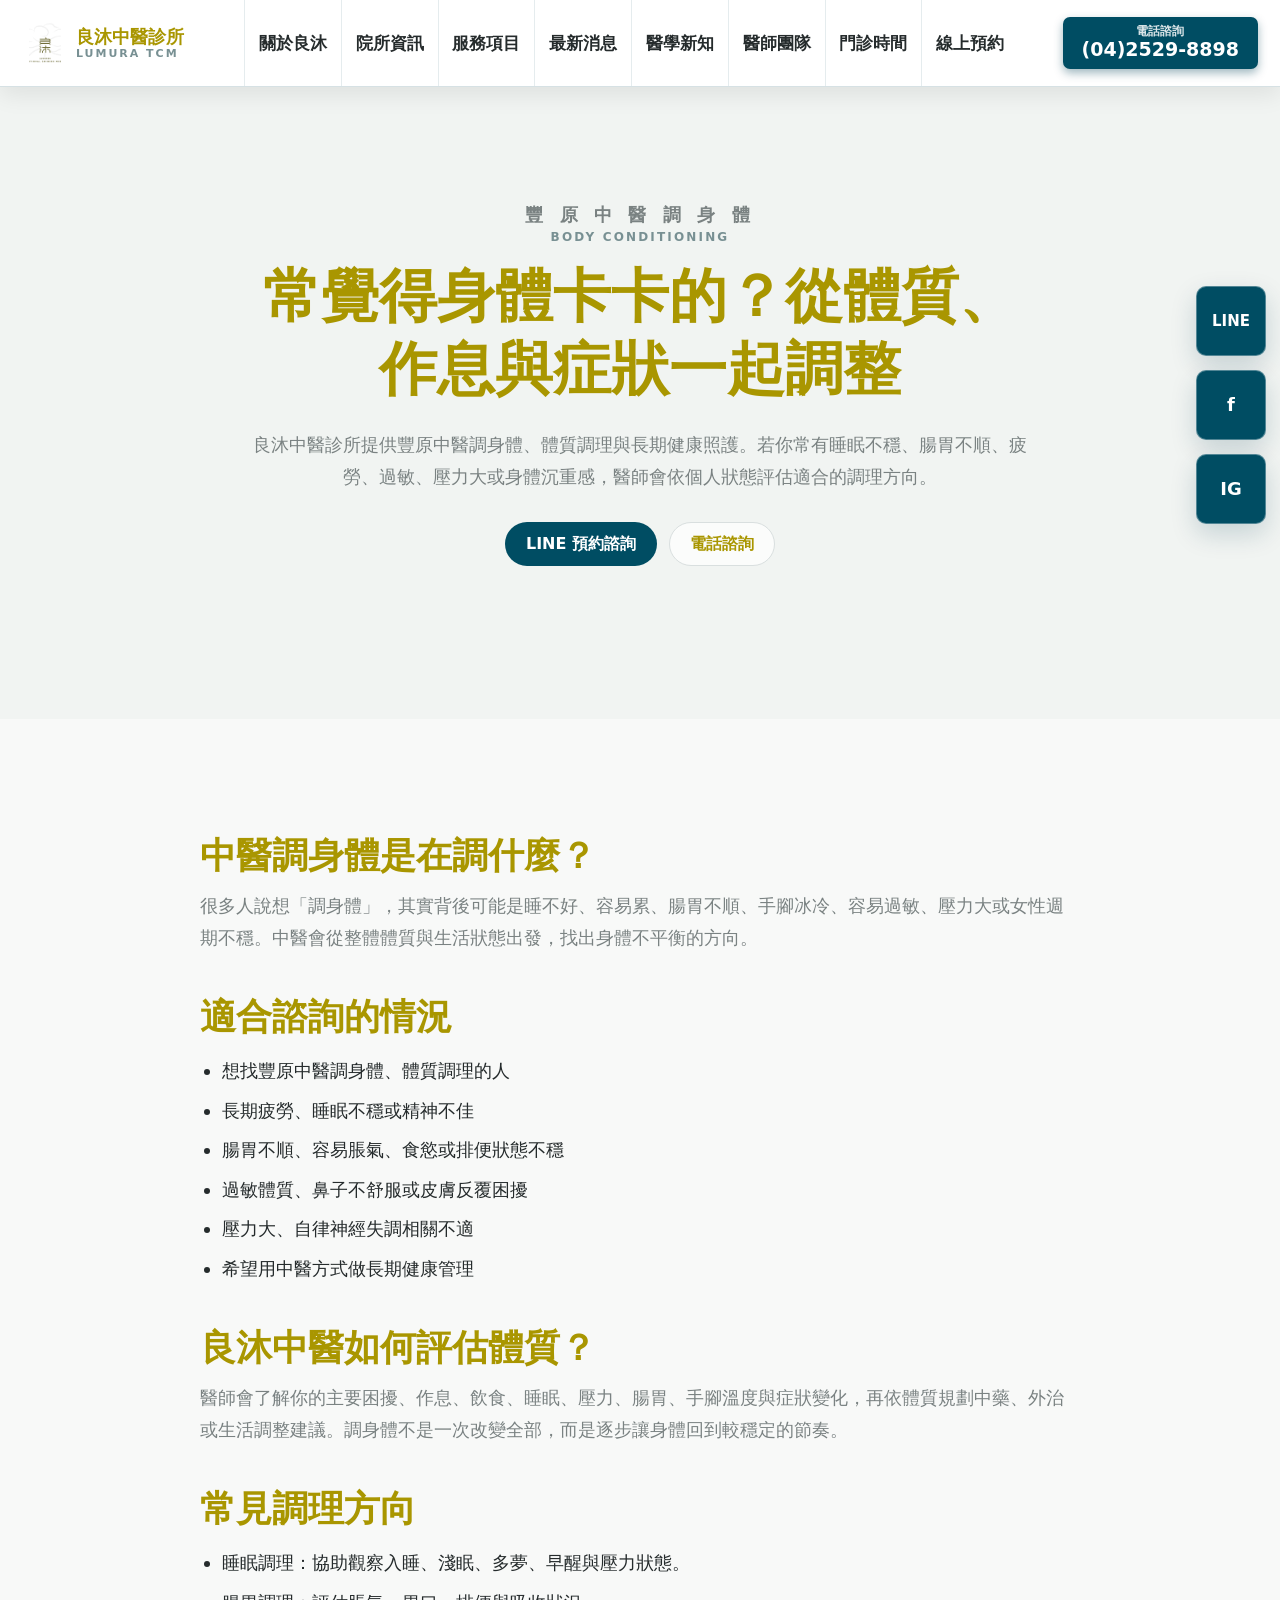
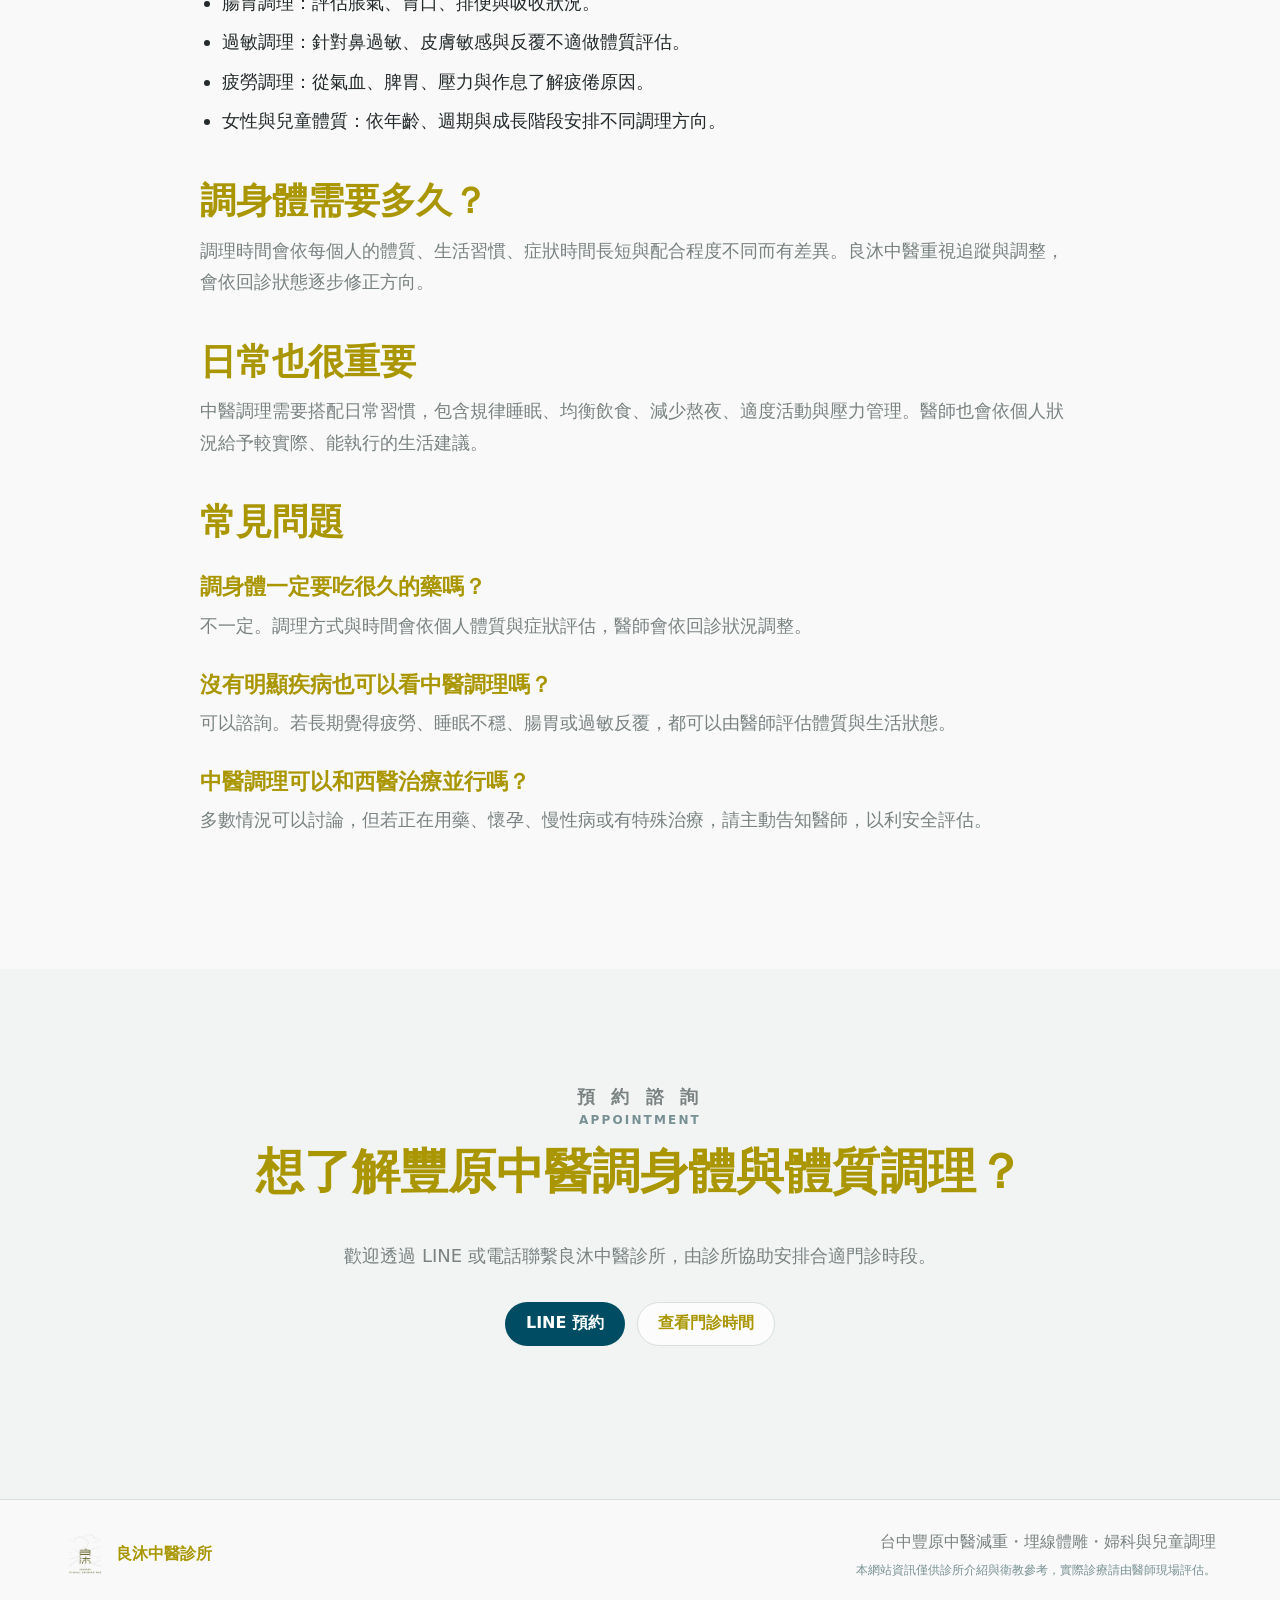
==== commit 8019b9b5: "Add files via upload" ====
--- a/fengyuan-body-conditioning.html
+++ b/fengyuan-body-conditioning.html
@@ -31,7 +31,7 @@
         <a href="./index.html#articles">醫學新知</a>
         <a href="./index.html#doctors">醫師團隊</a>
         <a href="./index.html#schedule">門診時間</a>
-        <a href="./index.html#contact">線上預約</a>
+        <a href="https://gptcm.tw/GPNET/MainGo?CID=LMTCM" target="_blank" rel="noreferrer">線上預約</a>
       </nav>
       <a class="header-cta" href="tel:+886425298898" aria-label="撥打良沐中醫診所電話">
         <span>電話諮詢</span>
--- a/styles.css
+++ b/styles.css
@@ -2,7 +2,7 @@
   --ink: #252b2c;
   --muted: #7a8282;
   --olive: #5f6f64;
-  --olive-deep: #00465a;
+  --olive-deep: #a99600;
   --sage: #789093;
   --warm: #f1f4f2;
   --cream: #f8f9f8;
@@ -10,6 +10,7 @@
   --wood: #d8c4a1;
   --teal: #004d63;
   --teal-dark: #003f52;
+  --accent-text: #a99600;
   --line-green: #52bd4d;
   --white: #ffffff;
   --shadow: 0 18px 44px rgba(0, 55, 72, 0.16);
@@ -80,7 +81,7 @@
 }
 
 .brand strong {
-  color: var(--teal);
+  color: var(--accent-text);
   font-size: 18px;
   line-height: 1.2;
   white-space: nowrap;
@@ -117,7 +118,7 @@
 }
 
 .site-nav a:hover {
-  color: var(--teal);
+  color: var(--accent-text);
   background: #eef1f1;
 }
 
@@ -167,7 +168,7 @@
 }
 
 .button.secondary {
-  color: var(--teal);
+  color: var(--accent-text);
   border-color: var(--line);
   background: rgba(255, 255, 255, 0.72);
 }
@@ -259,7 +260,7 @@
   display: inline-grid;
   gap: 2px;
   margin: 0 0 14px;
-  color: var(--teal);
+  color: var(--accent-text);
   font-size: 16px;
   font-weight: 900;
   letter-spacing: 0.28em;
@@ -284,14 +285,14 @@
 h1 {
   max-width: 760px;
   margin: 0 auto 22px;
-  color: var(--teal);
+  color: var(--accent-text);
   font-size: clamp(34px, 4.5vw, 58px);
   line-height: 1.28;
   letter-spacing: 0;
 }
 
 h2 {
-  color: var(--teal);
+  color: var(--accent-text);
   font-size: clamp(30px, 4vw, 48px);
   line-height: 1.22;
   letter-spacing: 0;
@@ -316,7 +317,7 @@
   display: grid;
   gap: 8px;
   justify-items: center;
-  color: var(--teal);
+  color: var(--accent-text);
   font-size: clamp(23px, 3vw, 34px);
   font-weight: 900;
   line-height: 1.45;
@@ -370,7 +371,7 @@
   align-items: center;
   width: fit-content;
   margin: 10px 0 clamp(56px, 8vw, 118px);
-  color: var(--teal);
+  color: var(--accent-text);
   font-size: 24px;
   font-weight: 900;
 }
@@ -540,7 +541,7 @@
 }
 
 .quick-links span {
-  color: var(--teal);
+  color: var(--accent-text);
   font-size: 18px;
   font-weight: 900;
 }
@@ -732,7 +733,7 @@
 .text-link {
   display: inline-flex;
   margin-top: 22px;
-  color: var(--teal);
+  color: var(--accent-text);
   font-weight: 900;
   text-decoration: underline;
   text-underline-offset: 5px;
@@ -933,7 +934,7 @@
 
 .article-link span {
   margin-top: auto;
-  color: var(--teal);
+  color: var(--accent-text);
   font-weight: 900;
   text-decoration: underline;
   text-underline-offset: 5px;
@@ -959,7 +960,7 @@
 .article-body h3 {
   margin-top: 28px;
   margin-bottom: 8px;
-  color: var(--teal);
+  color: var(--accent-text);
   font-size: 22px;
 }
 
@@ -972,7 +973,7 @@
 }
 
 .article-body a {
-  color: var(--teal);
+  color: var(--accent-text);
   font-weight: 800;
   text-decoration: underline;
   text-underline-offset: 4px;
@@ -1047,7 +1048,7 @@
 
 address a,
 .social-links a {
-  color: var(--teal);
+  color: var(--accent-text);
   font-weight: 800;
   text-decoration: underline;
   text-underline-offset: 4px;
@@ -1084,7 +1085,7 @@
   display: inline-flex;
   gap: 10px;
   align-items: center;
-  color: var(--teal);
+  color: var(--accent-text);
   font-weight: 800;
 }
 
@@ -1141,7 +1142,7 @@
     display: block;
     width: 18px;
     height: 2px;
-    background: var(--teal);
+    background: var(--accent-text);
   }
 
   .site-header.is-open {
